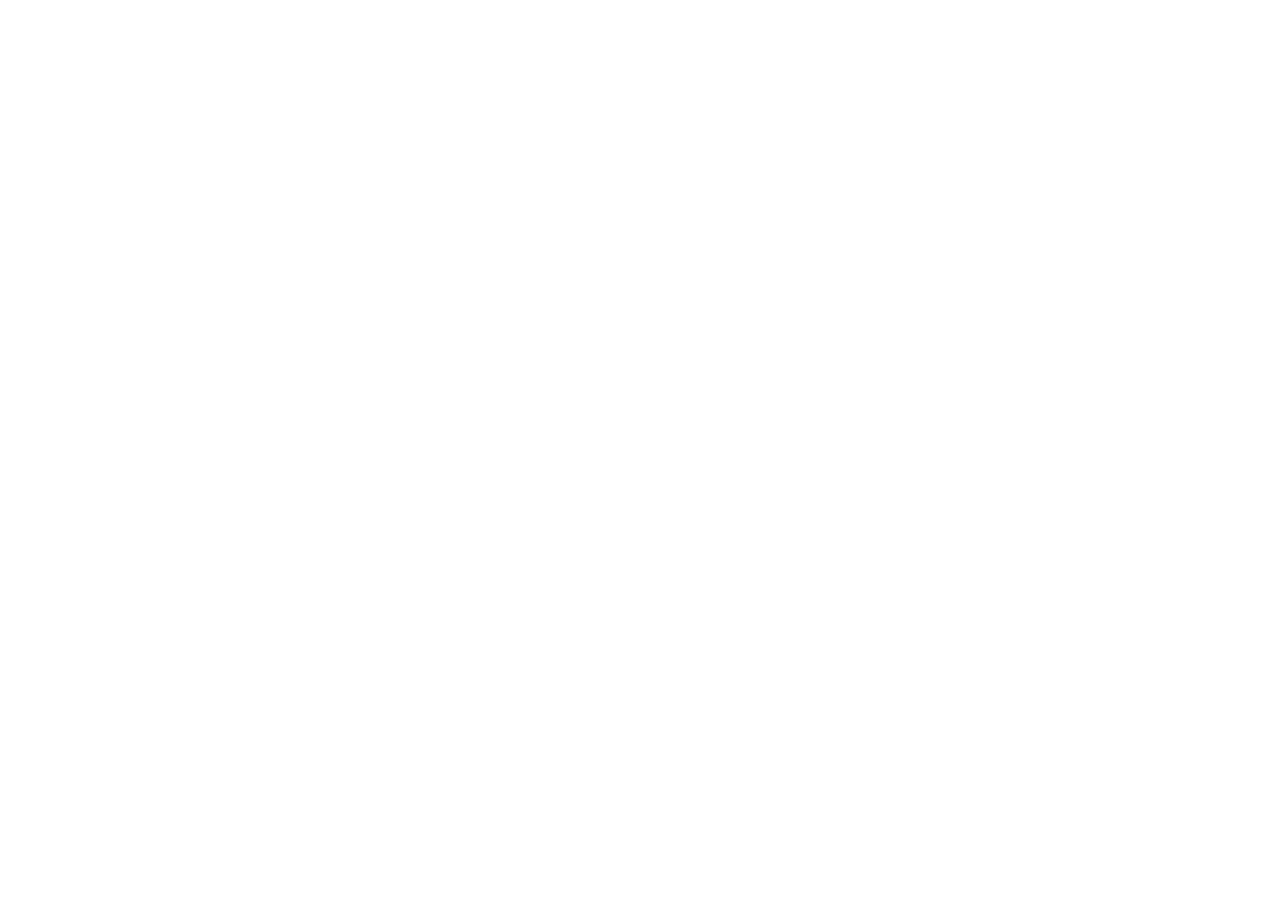
==== index.html @ dab1ed5d "first commit" ====
<!DOCTYPE html>
<html lang="en">
<head>
    <meta charset="UTF-8">
    <meta name="viewport" content="width=device-width, initial-scale=1.0">
    <title>sonaly webside</title>
</head>
<body>
    
</body>
</html>
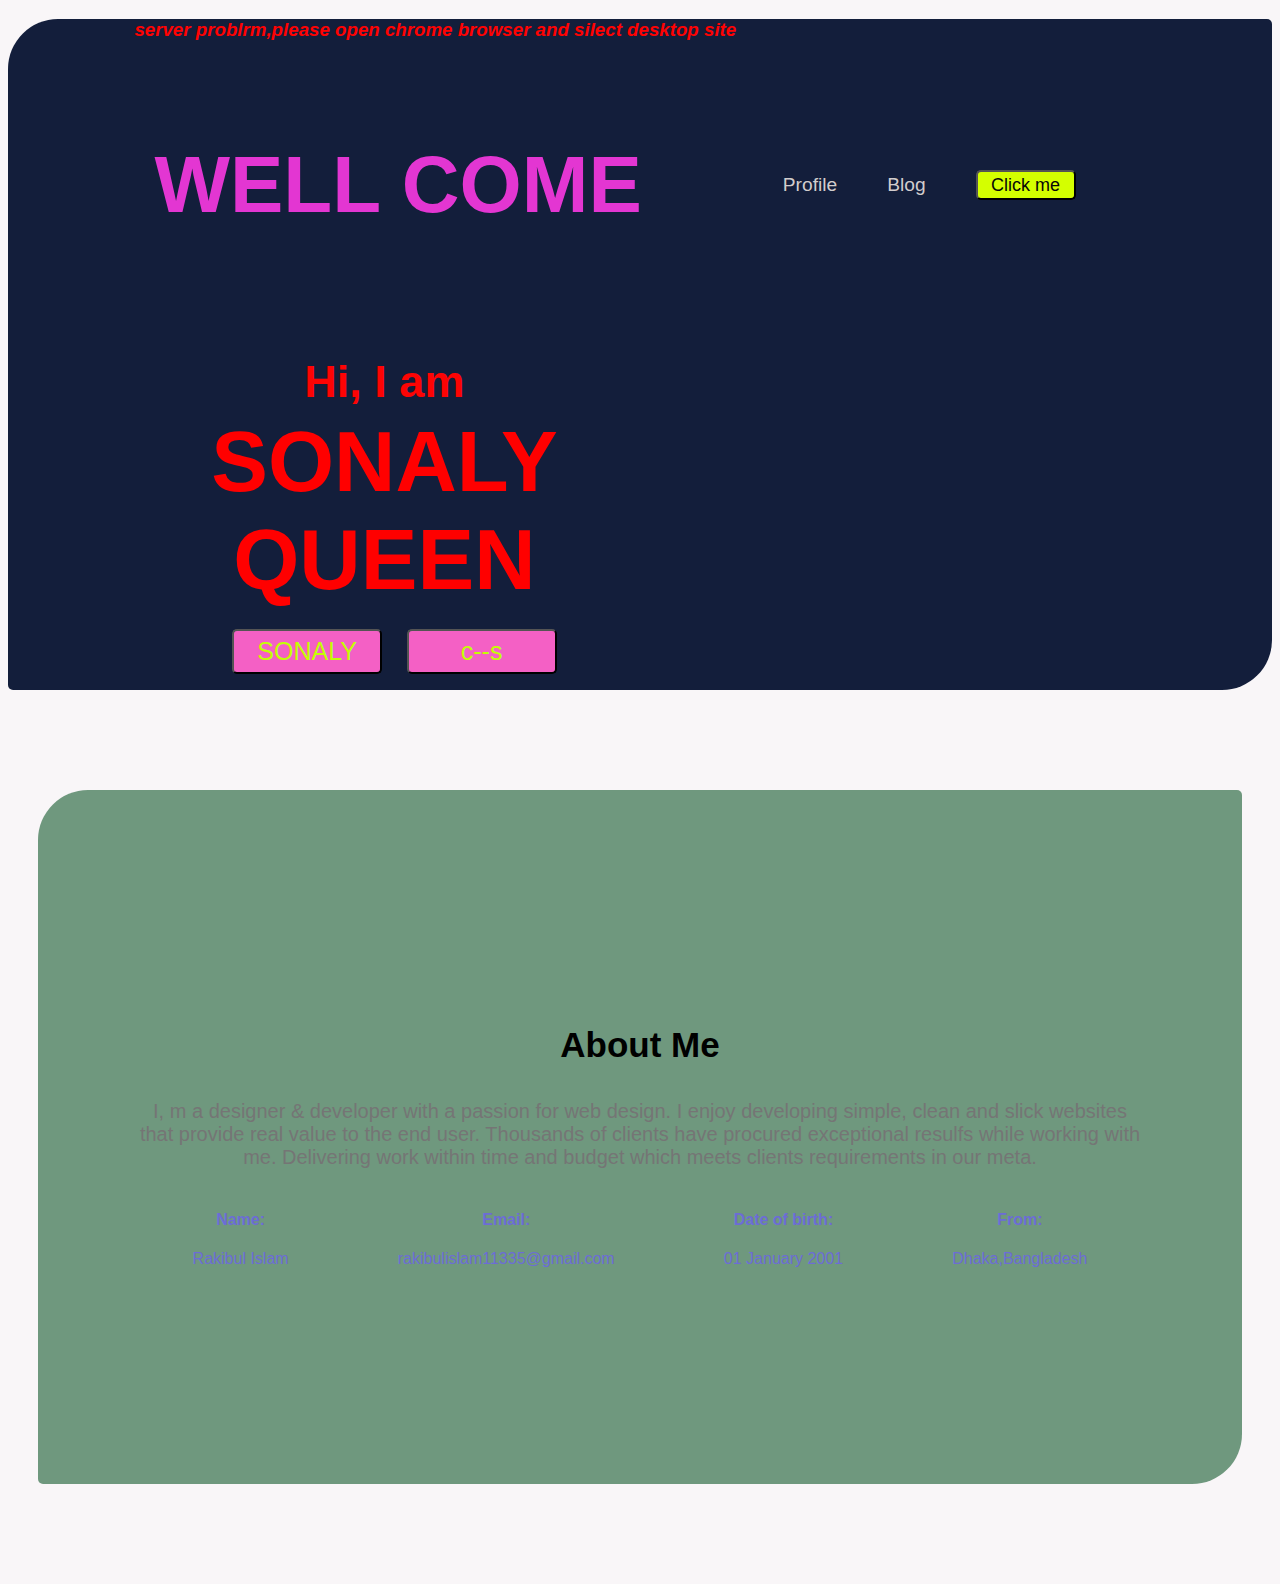
==== commit 9343e6ba: "added file" ====
--- a/index.html
+++ b/index.html
@@ -4,8 +4,60 @@
     <meta charset="UTF-8">
     <meta name="viewport" content="width=device-width, initial-scale=1.0">
     <title>sonaly webside</title>
+    <link rel="stylesheet" href="style.css">
 </head>
-<body>
-    
+<body class="bodya">
+    <header class="header">
+        <p><h3><em class="problem">server problrm,please open chrome browser and silect desktop site</em></h3></p>
+        <nav>
+            <h3 class="stylea">WELL COME</h3>
+            <ul>
+                <li><a href="">Profile</a></li>
+                <li><a href="">Blog</a></li>
+                <li><button class="buttona"> Click me</button></li>
+            </ul>
+        </nav>
+        <div class="bannera">
+            <div class="content">
+                <h3 class="banner-greading">Hi, I  am</h3>
+                <h1 class="banner-title">SONALY QUEEN</h1>
+            
+
+            <p class="box">
+               <button class="buttonb"> <a href="sonaly.html">SONALY</a></button> 
+               <button class="buttonb"><a href="rakib.html">c--s</a></button>
+            </p>
+            </div>
+    </header>
+    <main>
+        <section class="about">
+            <h3 class="section-title">About Me</h3>
+            <p class="section-dis">I, m a designer & developer with a passion for web design. I enjoy developing simple, clean and slick websites that provide real value to the end user. Thousands of clients have procured exceptional resulfs while working with me. Delivering work within time and budget which meets clients requirements in our meta.
+                
+            <div class="about-info-container">
+               
+                <div class="about-info">
+                    <h4 class="info-title">Name:</h4>
+                    <p class="info-description">Rakibul Islam</p>
+                </div>
+                <div class="about-info">
+                    <h4 class="info-title">Email:</h4>
+                    <p class="info-description">rakibulislam11335@gmail.com</p>
+                </div>
+                <div class="about-info">
+                    <h4 class="info-title">Date of birth:</h4>
+                    <p class="info-description">01 January 2001</p>
+                </div>
+                <div class="about-info">
+                    <h4 class="info-title">From:</h4>
+                    <p class="info-description">Dhaka,Bangladesh</p>
+
+                </div>
+            </div>
+        </section>
+    </main>
+    <footer>
+        
+    </footer>
 </body>
 </html>--- a/style.css
+++ b/style.css
@@ -0,0 +1,222 @@
+body {
+    font-family: 'Open Sans', sans-serif;
+}
+.bodya{
+    background-color: #f9f6f8;
+}
+.problem{
+    color: #ff0202;
+    
+}
+nav {
+    display: flex;
+    justify-content: space-between;
+    align-items: center;
+    margin:0  20px;
+}
+.stylea {
+    color: var(--Dark-01, #e336d2);
+font-size: 80px;
+font-weight: 800;
+}
+ nav ul{
+    display: flex;
+    align-items: center;
+ }
+nav li {
+    list-style: none;
+    margin-right: 50px;
+}
+nav a{
+    text-decoration: none;
+    color: rgb(210, 205, 205);
+    font-size: larger;
+     
+}
+.buttona{
+    width:100px;
+    height:30px;
+    font-size: large;
+        border-radius: 5px;
+        color: rgb(7, 7, 7);
+        background:rgb(212, 255, 0);
+}
+
+.header{
+    
+    background-color: rgb(19, 30, 59);
+    background-position: bottom right;
+    background-size: 100%;
+    padding: 0 10%;
+    border-radius: 50px 5px;
+    
+}
+ .bannera{
+     display: flex;
+     text-align: center;
+     text-shadow: #2904fe;
+     color: rgb(255, 0, 0);
+ }
+  
+ .profile{
+    width: 500px;
+     
+ }
+ .call{
+    border-radius: 5px;
+border: 2px solid #0b0c0b;
+width: 100px;
+height: 35px;
+flex-shrink: 0;
+color: rgb(236, 252, 6);
+background-color: rgb(85, 0, 255);
+
+ }
+ .buttonb{
+    width: 150px;
+    font-size: 25px;
+height: 45px;
+flex-shrink: 0;
+border-radius: 5px;
+background: rgb(244, 96, 197);
+color: rgb(248, 252, 7);
+margin-left: 20px;
+ }
+ p a{
+    text-decoration: none;
+    color: #c4fe04;
+ }
+ .banner-greading{
+    font-size: 45px;
+    color: #fd0404;
+    margin-bottom: 0px;
+ }
+ .banner-title{
+    font-size: 85px;
+font-weight: 700;
+margin-top: 5px;
+margin-bottom: 20px;
+ }
+ .banner-dis{
+
+ }
+ .content{
+    max-width: 500px;
+ }
+
+
+.about{
+    padding: 200px 100px;
+    border-radius: 50px 5px;
+    background: rgb(111, 152, 126);
+    margin: 100px 30px;
+}
+.section-title{
+    color:(#181818);
+ text-align:center;
+font-size: 35px;
+font-weight: 700;
+margin: 35px 48px;
+}
+.section-dis{
+    color: #757575;
+    text-align: center;
+    font-size: 20px;
+
+}
+.elon{
+    color: #ff5900;
+    text-align: center;
+    font-size: 18px;
+}
+.main{
+    max-width: 1140px;
+    margin: 0 auto;
+}
+.about-info-container{
+    display: flex;
+    justify-content: space-around;
+    color: rgb(108, 108, 214);
+}
+.about-info{
+    text-align: center;
+    
+} 
+.head1{
+    background-color: #9fb7bd;
+}
+.dying2{
+    padding: 20px 10px;
+    border-radius: 5px 50px;
+    background: rgb(225, 225, 225);
+    margin: 30px 200px;
+     
+}
+.dyeing1{
+    background-color: rgb(76, 112, 76);
+    color: #e8f804;
+    text-shadow: 3px 4px #463f57;
+    
+    padding: 10px;
+    text-align: center;
+     box-shadow: 10px 10px rgb(92, 88, 91);
+     border-radius: 0px 20px;
+}
+.dying{
+    background-color: rgb(213, 208, 245);
+    }
+  body img{
+    padding: 200px 100px;
+    border-radius: 50px 5px;
+    margin: 100px 30px;
+    }
+    .dying2{
+        box-shadow: 10px 10px #43393b;
+        text-align: center;
+        border-color: ;
+        background-color: #88a8ec;
+        border-radius: 50px 0px;
+        margin: 30px;
+        }
+        .dying3{
+            box-shadow: 10px 10px #43393b;
+            text-align: center;
+            border-color: ;
+            background-color: #88a8ec;
+            border-radius: 50px 0px;
+            margin: 30px;
+            }
+            .dying4{
+                box-shadow: 10px 10px #43393b;
+                text-align: center;
+                border-color: ;
+                background-color: #88a8ec;
+                border-radius: 50px 0px;
+                margin: 30px;
+                }
+                .dying5{
+                    box-shadow: 10px 10px #43393b;
+                    text-align: center;
+                    border-color: ;
+                    background-color: #88a8ec;
+                    border-radius: 50px 0px;
+                    margin: 30px;
+                    }
+                    .dying6{
+                        box-shadow: 10px 10px #43393b;
+                        text-align: center;
+                        border-color: ;
+                        background-color: #88a8ec;
+                        border-radius: 50px 0px;
+                        margin: 30px;
+         
+                   }
+                   .dying7{
+                    box-shadow: 10px 10px #43393b;
+                    text-align: center;
+                    border-color: ;
+                    background-color: #88a8ec;
+                    border-radius: 50px 0px;
+                    margin: 30px;
+                    }
+     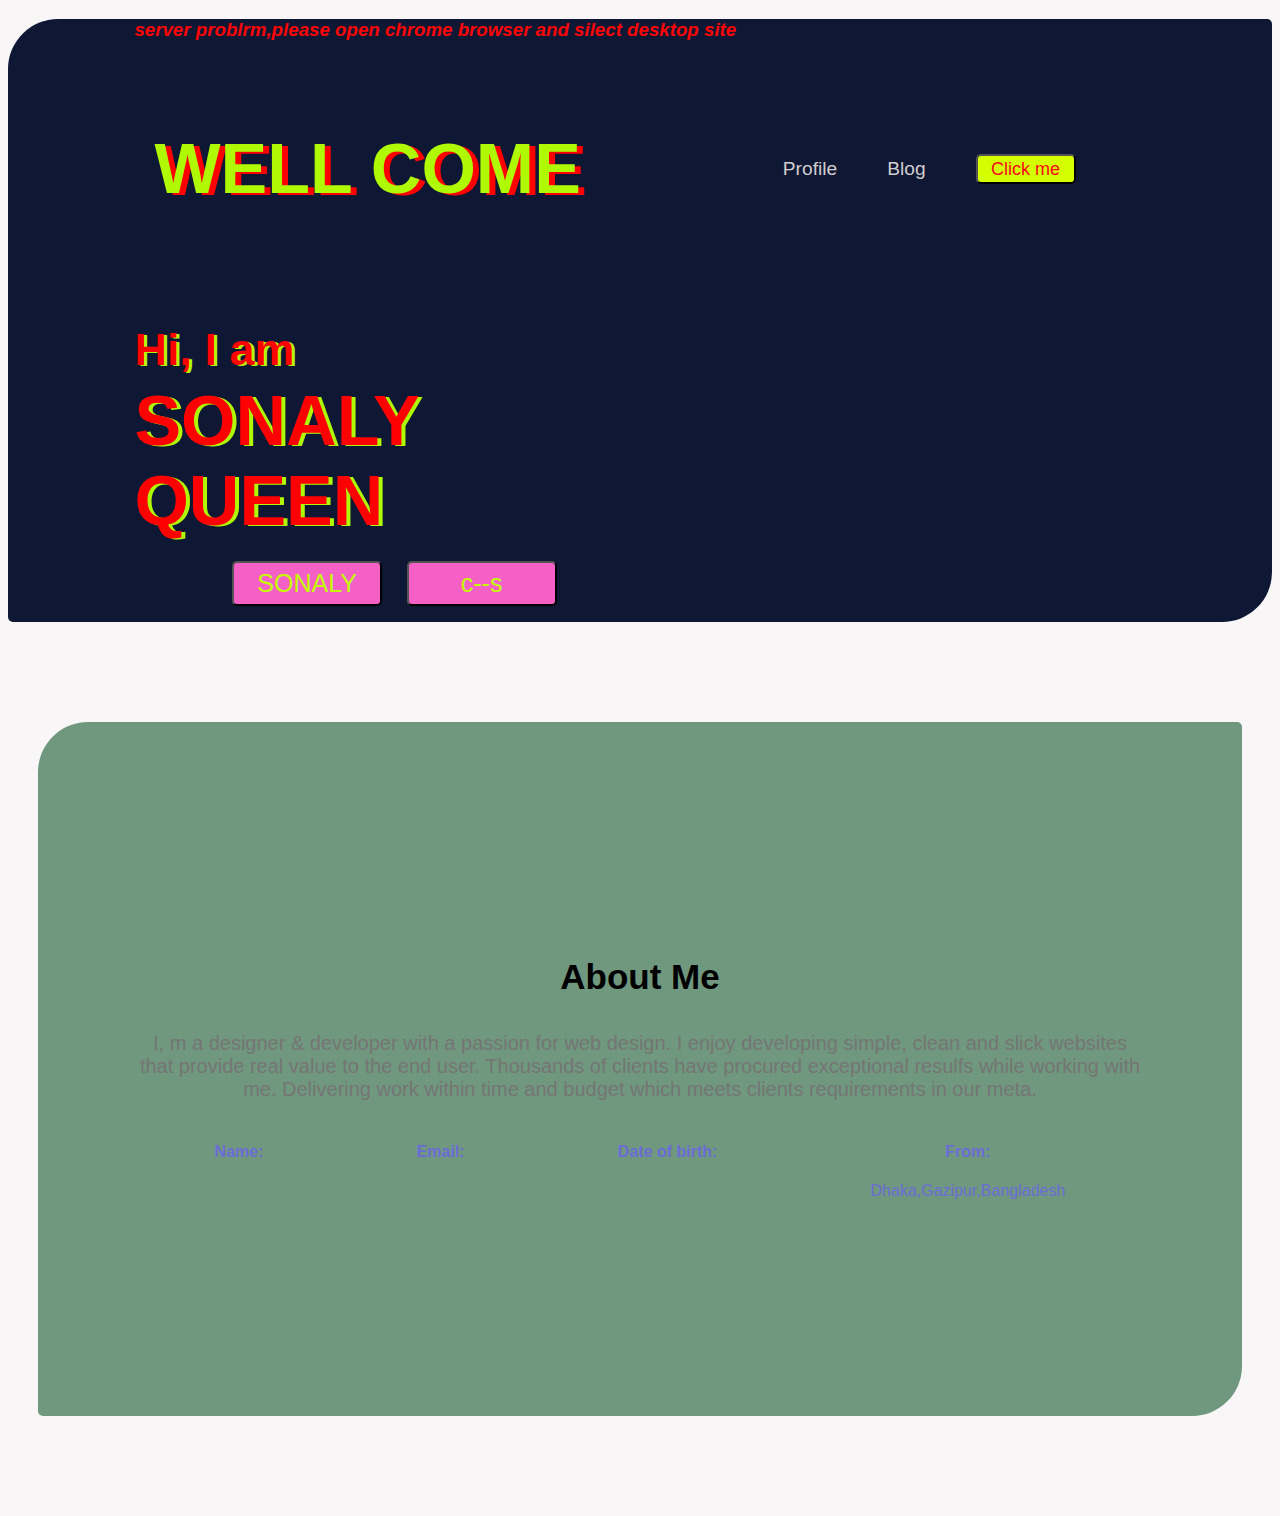
==== commit 67decd20: "added new file" ====
--- a/index.html
+++ b/index.html
@@ -6,29 +6,43 @@
     <title>sonaly webside</title>
     <link rel="stylesheet" href="style.css">
 </head>
-<body class="bodya">
-    <header class="header">
+<body class="style1">
+    <header class="all-style">
+
+        <!-- problem------- -->
         <p><h3><em class="problem">server problrm,please open chrome browser and silect desktop site</em></h3></p>
+
+
+        <!-- nav  -----NAV -->
         <nav>
-            <h3 class="stylea">WELL COME</h3>
+            <!-- STYLE 2--------STYLE2 -->
+            <h3 class="style2">WELL COME</h3>
+
+            <!-- NAV UL +LI-li ------ -->
             <ul>
                 <li><a href="">Profile</a></li>
                 <li><a href="">Blog</a></li>
-                <li><button class="buttona"> Click me</button></li>
+
+                <!-- STYLE 3  -->
+                <li><button class="style3"> Click me</button></li>
             </ul>
         </nav>
-        <div class="bannera">
+
+           <!-- STYLE4------- -->
+        <div class="style4">
             <div class="content">
-                <h3 class="banner-greading">Hi, I  am</h3>
-                <h1 class="banner-title">SONALY QUEEN</h1>
+                <h3 class="style7">Hi, I  am</h3>
+                <h2 class="style8">SONALY QUEEN</h2>
             
-
-            <p class="box">
-               <button class="buttonb"> <a href="sonaly.html">SONALY</a></button> 
-               <button class="buttonb"><a href="rakib.html">c--s</a></button>
+            <!-- STYLE 5-----6 -->
+            <p class="style5">
+                <button class="style6"> <a href="sonaly.html">SONALY</a></button> 
+                <button class="style6"><a href="rakib.html">c--s</a></button>  
             </p>
             </div>
+             
     </header>
+
     <main>
         <section class="about">
             <h3 class="section-title">About Me</h3>
@@ -38,19 +52,20 @@
                
                 <div class="about-info">
                     <h4 class="info-title">Name:</h4>
-                    <p class="info-description">Rakibul Islam</p>
+                    <p class="info-description"></p>
                 </div>
+                
                 <div class="about-info">
                     <h4 class="info-title">Email:</h4>
-                    <p class="info-description">rakibulislam11335@gmail.com</p>
+                    <p class="info-description"> </p>
                 </div>
                 <div class="about-info">
                     <h4 class="info-title">Date of birth:</h4>
-                    <p class="info-description">01 January 2001</p>
+                    <p class="info-description"> </p>
                 </div>
                 <div class="about-info">
                     <h4 class="info-title">From:</h4>
-                    <p class="info-description">Dhaka,Bangladesh</p>
+                    <p class="info-description">Dhaka,Gazipur,Bangladesh</p>
 
                 </div>
             </div>
--- a/style.css
+++ b/style.css
@@ -1,24 +1,33 @@
+/* .style1 ---------style1 */
 body {
     font-family: 'Open Sans', sans-serif;
 }
-.bodya{
+.style1{
     background-color: #f9f6f8;
 }
+
+/* .problem ----------problem */
 .problem{
-    color: #ff0202;
-    
-}
+    color: #fd0505;
+    
+}
+
+/* nav -------nav */
 nav {
     display: flex;
     justify-content: space-between;
     align-items: center;
     margin:0  20px;
 }
-.stylea {
-    color: var(--Dark-01, #e336d2);
-font-size: 80px;
+/* .style2------STYLE 2 */
+.style2{
+color: #aff904;
+text-shadow:6px 2px red;
+font-size: 70px;
 font-weight: 800;
 }
+
+/* NAV UL --+LI +---A  */
  nav ul{
     display: flex;
     align-items: center;
@@ -33,46 +42,39 @@
     font-size: larger;
      
 }
-.buttona{
+
+/* STYLE 3------- */
+.style3{
     width:100px;
     height:30px;
     font-size: large;
         border-radius: 5px;
-        color: rgb(7, 7, 7);
+        color: rgb(247, 7, 27);
         background:rgb(212, 255, 0);
 }
-
-.header{
-    
-    background-color: rgb(19, 30, 59);
+/* ALL-STYLE ------ */
+.all-style{
+    
+    background-color: rgb(14, 24, 53);
     background-position: bottom right;
-    background-size: 100%;
+    background-size: 250px;
     padding: 0 10%;
     border-radius: 50px 5px;
-    
-}
- .bannera{
+    }
+    /* STYLE 4--------- */
+ .style4{
      display: flex;
      text-align: center;
      text-shadow: #2904fe;
      color: rgb(255, 0, 0);
  }
-  
- .profile{
-    width: 500px;
-     
- }
- .call{
-    border-radius: 5px;
-border: 2px solid #0b0c0b;
-width: 100px;
-height: 35px;
-flex-shrink: 0;
-color: rgb(236, 252, 6);
-background-color: rgb(85, 0, 255);
-
- }
- .buttonb{
+ /* STYLE 5--------- */
+  .style5{
+
+  }
+
+  /* STYLE 6-------- */
+ .style6{
     width: 150px;
     font-size: 25px;
 height: 45px;
@@ -82,20 +84,28 @@
 color: rgb(248, 252, 7);
 margin-left: 20px;
  }
+
+ /* BUTTON STYLE ----- */
  p a{
     text-decoration: none;
     color: #c4fe04;
  }
- .banner-greading{
+
+
+ .style7{
     font-size: 45px;
     color: #fd0404;
     margin-bottom: 0px;
- }
- .banner-title{
-    font-size: 85px;
+    text-shadow:3px 1px #aff904;
+    text-align: left;
+ }
+ .style8{
+    text-align: left;
+    font-size: 70px;
 font-weight: 700;
 margin-top: 5px;
 margin-bottom: 20px;
+text-shadow: 4px 1px #aff904;
  }
  .banner-dis{
 
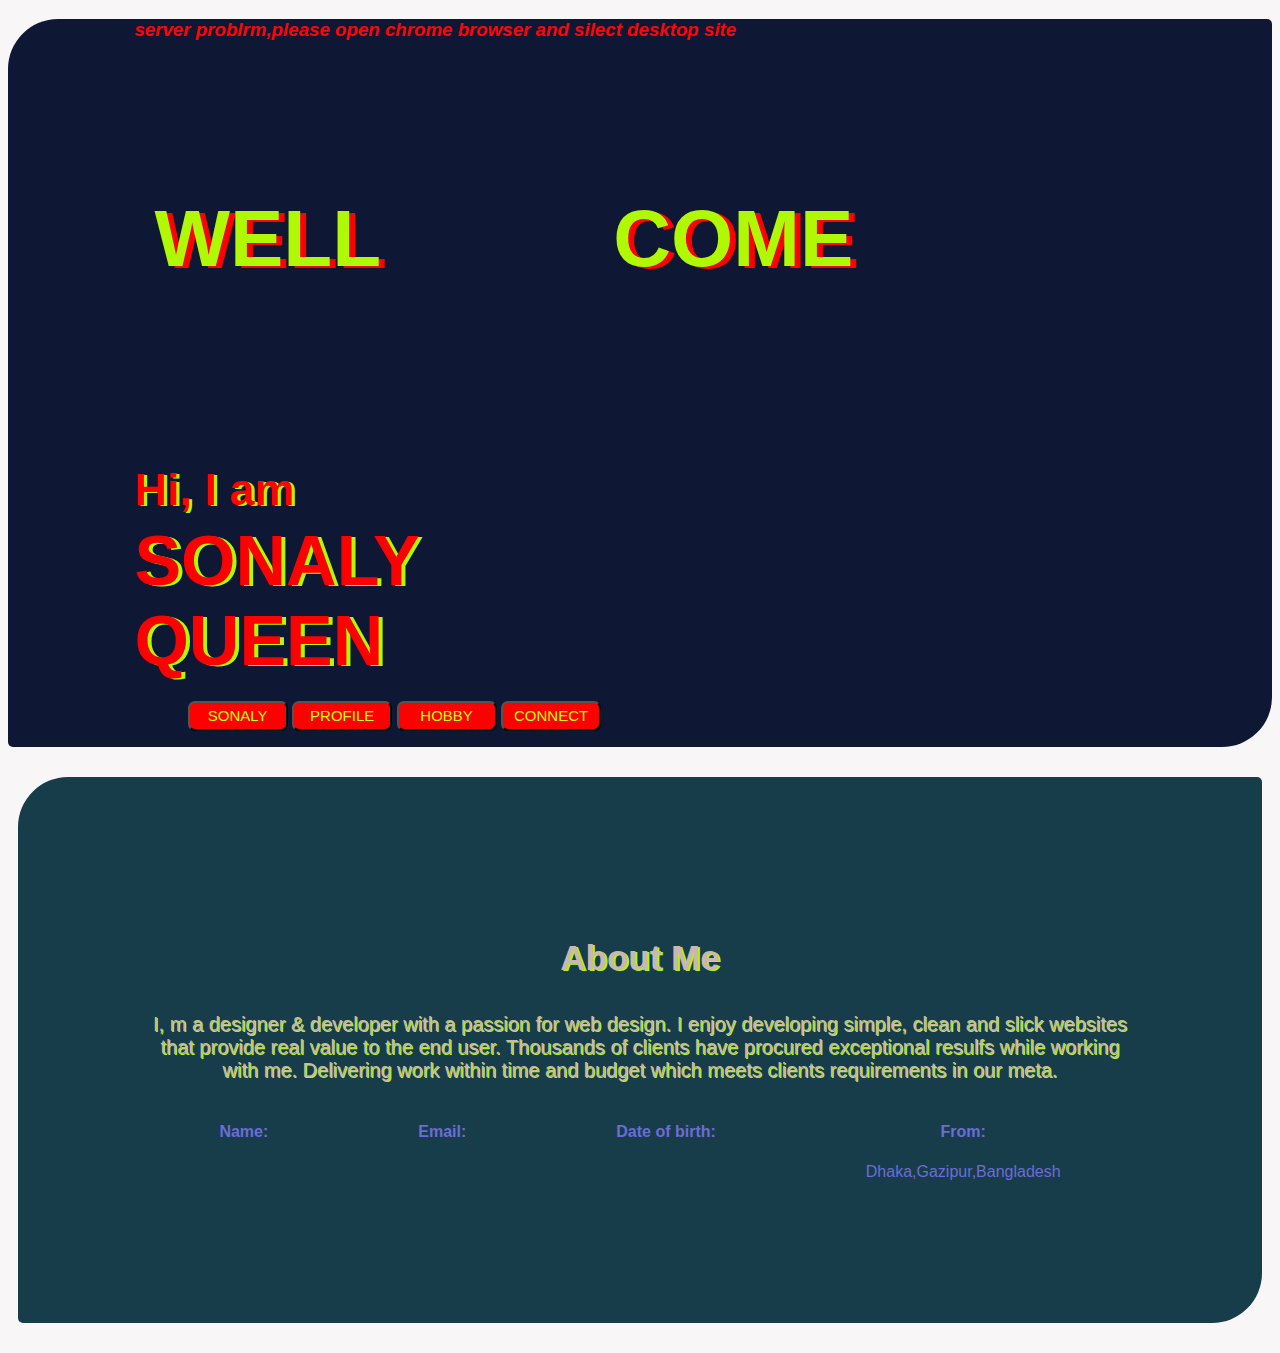
==== commit 71ee7063: "added projects" ====
--- a/index.html
+++ b/index.html
@@ -16,15 +16,17 @@
         <!-- nav  -----NAV -->
         <nav>
             <!-- STYLE 2--------STYLE2 -->
-            <h3 class="style2">WELL COME</h3>
+            <h5 class="style2">WELL</h5>
+            <h5 class="style2a">COME</h5>
+
 
             <!-- NAV UL +LI-li ------ -->
             <ul>
-                <li><a href="">Profile</a></li>
-                <li><a href="">Blog</a></li>
+                <!-- <li><a href="">Profile</a></li> -->
+                <!-- <li><a href="">Blog</a></li> -->
 
                 <!-- STYLE 3  -->
-                <li><button class="style3"> Click me</button></li>
+                <!-- <li><button class="style3"> Click me</button></li> -->
             </ul>
         </nav>
 
@@ -37,7 +39,9 @@
             <!-- STYLE 5-----6 -->
             <p class="style5">
                 <button class="style6"> <a href="sonaly.html">SONALY</a></button> 
-                <button class="style6"><a href="rakib.html">c--s</a></button>  
+                <button class="style6a"><a href="profile.html">PROFILE</a></button> 
+                <button class="style6b"><a href="hobby.html">HOBBY</a></button> 
+                <button class="style6c"><a href="connect.html">CONNECT</a></button>  
             </p>
             </div>
              
@@ -66,7 +70,6 @@
                 <div class="about-info">
                     <h4 class="info-title">From:</h4>
                     <p class="info-description">Dhaka,Gazipur,Bangladesh</p>
-
                 </div>
             </div>
         </section>
--- a/style.css
+++ b/style.css
@@ -22,9 +22,18 @@
 /* .style2------STYLE 2 */
 .style2{
 color: #aff904;
+   
 text-shadow:6px 2px red;
-font-size: 70px;
-font-weight: 800;
+font-size: 80px;
+font-weight: 700;
+text-align: left;
+}
+.style2a{
+    color: #aff904;
+   text-align:right ;
+    text-shadow:6px 2px red;
+    font-size: 80px;
+    font-weight: 700; 
 }
 
 /* NAV UL --+LI +---A  */
@@ -75,14 +84,40 @@
 
   /* STYLE 6-------- */
  .style6{
-    width: 150px;
-    font-size: 25px;
-height: 45px;
-flex-shrink: 0;
-border-radius: 5px;
-background: rgb(244, 96, 197);
-color: rgb(248, 252, 7);
+    width: 100px;
+    font-size: 15px;
+height: 30px;
+ 
+border-radius: 7px;
+background:red;
+color: rgb(36, 35, 35);
 margin-left: 20px;
+ }
+ .style6a{
+    font-size: 15px;
+    height: 30px;
+    border-radius: 7px;
+background: red;
+width: 100px;
+
+color: #0410f9;
+ }
+
+ .style6b{
+    height: 30px;
+    font-size: 15px;
+    border-radius: 7px;
+background: red;
+color: blue;
+width: 100px;
+ }
+ .style6c{
+    height: 30px;
+    font-size: 15px;
+    border-radius: 7px;
+background: red;
+color: #0410f9;
+width: 100px;
  }
 
  /* BUTTON STYLE ----- */
@@ -116,29 +151,27 @@
 
 
 .about{
-    padding: 200px 100px;
+    padding: 10%;
     border-radius: 50px 5px;
-    background: rgb(111, 152, 126);
-    margin: 100px 30px;
+    background: rgb(23, 61, 75);
+    margin: 30px 10px;
 }
 .section-title{
-    color:(#181818);
+  color: #cbb6b6;
+  text-shadow: 2px 1px #aff904;
  text-align:center;
 font-size: 35px;
 font-weight: 700;
 margin: 35px 48px;
 }
 .section-dis{
-    color: #757575;
+    color: #cbb6b6;
+     text-shadow:1px 1px #aff904;
     text-align: center;
     font-size: 20px;
 
 }
-.elon{
-    color: #ff5900;
-    text-align: center;
-    font-size: 18px;
-}
+ 
 .main{
     max-width: 1140px;
     margin: 0 auto;
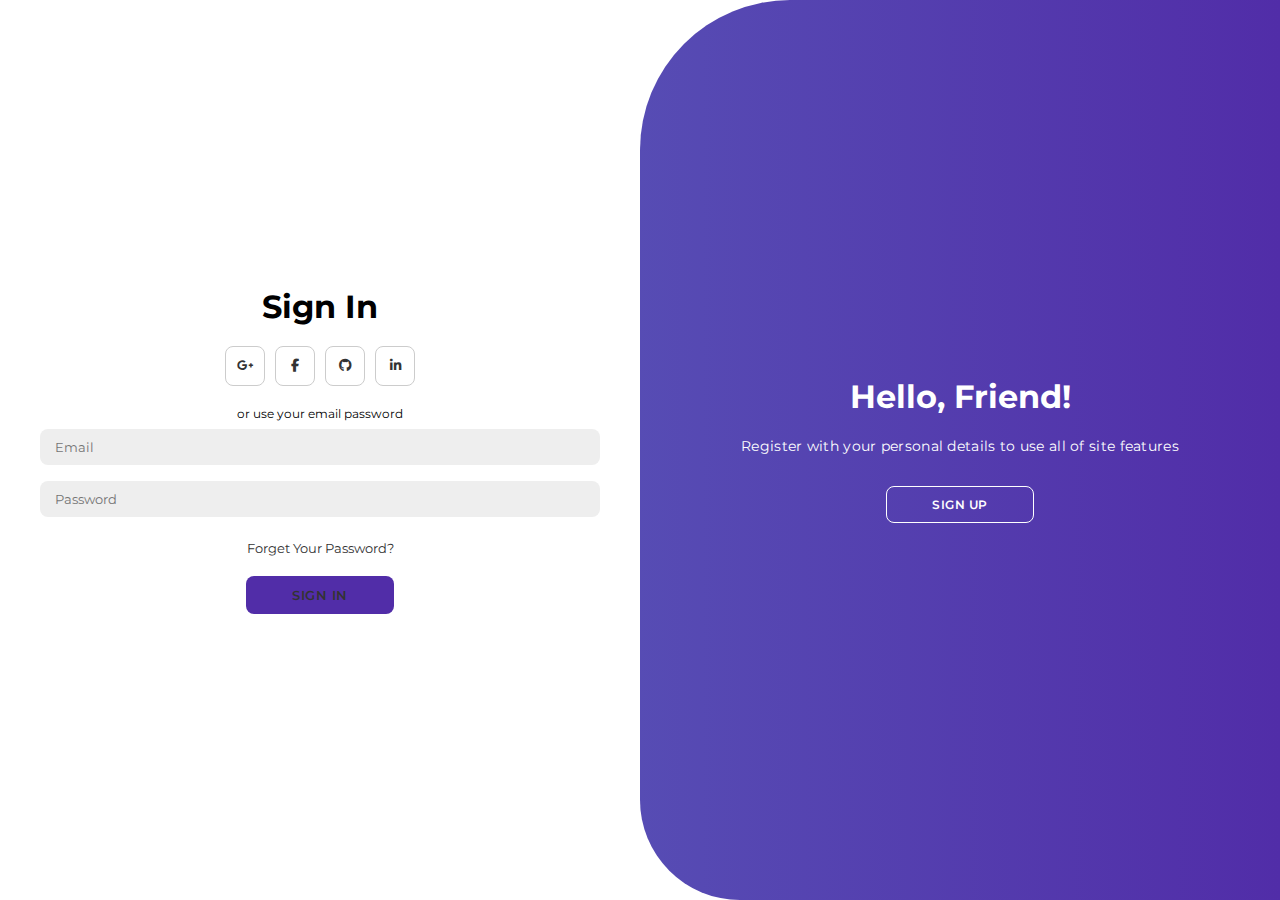
==== commit 8ce7e1ac: "added new file" ====
--- a/index.html
+++ b/index.html
@@ -1,81 +1,68 @@
 <!DOCTYPE html>
 <html lang="en">
+
 <head>
     <meta charset="UTF-8">
     <meta name="viewport" content="width=device-width, initial-scale=1.0">
-    <title>sonaly webside</title>
+    <link rel="stylesheet" href="https://cdnjs.cloudflare.com/ajax/libs/font-awesome/6.4.2/css/all.min.css">
     <link rel="stylesheet" href="style.css">
+    <title>Modern Login Page | AsmrProg</title>
 </head>
-<body class="style1">
-    <header class="all-style">
 
-        <!-- problem------- -->
-        <p><h3><em class="problem">server problrm,please open chrome browser and silect desktop site</em></h3></p>
+<body>
 
-
-        <!-- nav  -----NAV -->
-        <nav>
-            <!-- STYLE 2--------STYLE2 -->
-            <h5 class="style2">WELL</h5>
-            <h5 class="style2a">COME</h5>
-
-
-            <!-- NAV UL +LI-li ------ -->
-            <ul>
-                <!-- <li><a href="">Profile</a></li> -->
-                <!-- <li><a href="">Blog</a></li> -->
-
-                <!-- STYLE 3  -->
-                <!-- <li><button class="style3"> Click me</button></li> -->
-            </ul>
-        </nav>
-
-           <!-- STYLE4------- -->
-        <div class="style4">
-            <div class="content">
-                <h3 class="style7">Hi, I  am</h3>
-                <h2 class="style8">SONALY QUEEN</h2>
-            
-            <!-- STYLE 5-----6 -->
-            <p class="style5">
-                <button class="style6"> <a href="sonaly.html">SONALY</a></button> 
-                <button class="style6a"><a href="profile.html">PROFILE</a></button> 
-                <button class="style6b"><a href="hobby.html">HOBBY</a></button> 
-                <button class="style6c"><a href="connect.html">CONNECT</a></button>  
-            </p>
-            </div>
-             
-    </header>
-
-    <main>
-        <section class="about">
-            <h3 class="section-title">About Me</h3>
-            <p class="section-dis">I, m a designer & developer with a passion for web design. I enjoy developing simple, clean and slick websites that provide real value to the end user. Thousands of clients have procured exceptional resulfs while working with me. Delivering work within time and budget which meets clients requirements in our meta.
-                
-            <div class="about-info-container">
-               
-                <div class="about-info">
-                    <h4 class="info-title">Name:</h4>
-                    <p class="info-description"></p>
+    <div class="container" id="container">
+        <div class="form-container sign-up">
+            <form>
+                <h1>Create Account</h1>
+                <div class="social-icons">
+                    <a href="#" class="icon"><i class="fa-brands fa-google-plus-g"></i></a>
+                    <a href="#" class="icon"><i class="fa-brands fa-facebook-f"></i></a>
+                    <a href="#" class="icon"><i class="fa-brands fa-github"></i></a>
+                    <a href="#" class="icon"><i class="fa-brands fa-linkedin-in"></i></a>
                 </div>
-                
-                <div class="about-info">
-                    <h4 class="info-title">Email:</h4>
-                    <p class="info-description"> </p>
+                <span>or use your email for registeration</span>
+                <input type="text" placeholder="Name">
+                <input type="email" placeholder="Email">
+                <input type="password" placeholder="Password">
+                <button>Sign Up</button>
+            </form>
+        </div>
+        <div class="form-container sign-in">
+            <form>
+                <h1>Sign In</h1>
+                <div class="social-icons">
+                    <a href="#" class="icon"><i class="fa-brands fa-google-plus-g"></i></a>
+                    <a href="#" class="icon"><i class="fa-brands fa-facebook-f"></i></a>
+                    <a href="#" class="icon"><i class="fa-brands fa-github"></i></a>
+                    <a href="#" class="icon"><i class="fa-brands fa-linkedin-in"></i></a>
                 </div>
-                <div class="about-info">
-                    <h4 class="info-title">Date of birth:</h4>
-                    <p class="info-description"> </p>
+                <span>or use your email password</span>
+                <input type="email" placeholder="Email">
+                <input type="password" placeholder="Password">
+                <a href="#">Forget Your Password?</a>
+                <button><a href="hobby.html">Sign In</a></button>
+            </form>
+        </div>
+        <div class="toggle-container">
+            <div class="toggle">
+                <div class="toggle-panel toggle-left">
+                    <h1>Welcome Back!</h1>
+                    <p>Enter your personal details to use all of site features</p>
+                    <button class="hidden" id="login">Sign In</button>
                 </div>
-                <div class="about-info">
-                    <h4 class="info-title">From:</h4>
-                    <p class="info-description">Dhaka,Gazipur,Bangladesh</p>
+                <div class="toggle-panel toggle-right">
+                    <h1>Hello, Friend!</h1>
+                    <p>Register with your personal details to use all of site features</p>
+                    <button class="hidden" id="register">Sign Up</button>
                 </div>
             </div>
-        </section>
-    </main>
-    <footer>
-        
-    </footer>
+        </div>
+    </div>
+  
+    <script src="script.js"></script>
 </body>
-</html>+
+</html>
+
+ --- a/style.css
+++ b/style.css
@@ -1,3 +1,214 @@
+@import url('https://fonts.googleapis.com/css2?family=Montserrat:wght@300;400;500;600;700&display=swap');
+
+*{
+    margin: 0;
+    padding: 0;
+    box-sizing: border-box;
+    font-family: 'Montserrat', sans-serif;
+}
+
+/* body{ */
+    background-color: #c9d6ff;
+    background: linear-gradient(to right, #e2e2e2, #c9d6ff);
+    display: flex;
+    align-items: center;
+    justify-content: center;
+    flex-direction: column;
+    height: 100vh;
+}
+
+.container{
+    background-color: #fff;
+    border-radius: 30px;
+    box-shadow: 0 5px 15px rgba(0, 0, 0, 0.35);
+    position: relative;
+    overflow: hidden;
+    width: 768px;
+    max-width: 100%;
+    min-height: 480px;
+}
+
+.container p{
+    font-size: 14px;
+    line-height: 20px;
+    letter-spacing: 0.3px;
+    margin: 20px 0;
+}
+
+.container span{
+    font-size: 12px;
+}
+
+.container a{
+    color: #333;
+    font-size: 13px;
+    text-decoration: none;
+    margin: 15px 0 10px;
+}
+
+.container button{
+    background-color: #512da8;
+    color: #fff;
+    font-size: 12px;
+    padding: 10px 45px;
+    border: 1px solid transparent;
+    border-radius: 8px;
+    font-weight: 600;
+    letter-spacing: 0.5px;
+    text-transform: uppercase;
+    margin-top: 10px;
+    cursor: pointer;
+}
+
+.container button.hidden{
+    background-color: transparent;
+    border-color: #fff;
+}
+
+.container form{
+    background-color: #fff;
+    display: flex;
+    align-items: center;
+    justify-content: center;
+    flex-direction: column;
+    padding: 0 40px;
+    height: 100%;
+}
+
+.container input{
+    background-color: #eee;
+    border: none;
+    margin: 8px 0;
+    padding: 10px 15px;
+    font-size: 13px;
+    border-radius: 8px;
+    width: 100%;
+    outline: none;
+}
+
+.form-container{
+    position: absolute;
+    top: 0;
+    height: 100%;
+    transition: all 0.6s ease-in-out;
+}
+
+.sign-in{
+    left: 0;
+    width: 50%;
+    z-index: 2;
+}
+
+.container.active .sign-in{
+    transform: translateX(100%);
+}
+
+.sign-up{
+    left: 0;
+    width: 50%;
+    opacity: 0;
+    z-index: 1;
+}
+
+.container.active .sign-up{
+    transform: translateX(100%);
+    opacity: 1;
+    z-index: 5;
+    animation: move 0.6s;
+}
+
+@keyframes move{
+    0%, 49.99%{
+        opacity: 0;
+        z-index: 1;
+    }
+    50%, 100%{
+        opacity: 1;
+        z-index: 5;
+    }
+}
+
+.social-icons{
+    margin: 20px 0;
+}
+
+.social-icons a{
+    border: 1px solid #ccc;
+    border-radius: 20%;
+    display: inline-flex;
+    justify-content: center;
+    align-items: center;
+    margin: 0 3px;
+    width: 40px;
+    height: 40px;
+}
+
+.toggle-container{
+    position: absolute;
+    top: 0;
+    left: 50%;
+    width: 50%;
+    height: 100%;
+    overflow: hidden;
+    transition: all 0.6s ease-in-out;
+    border-radius: 150px 0 0 100px;
+    z-index: 1000;
+}
+
+.container.active .toggle-container{
+    transform: translateX(-100%);
+    border-radius: 0 150px 100px 0;
+}
+
+.toggle{
+    background-color: #512da8;
+    height: 100%;
+    background: linear-gradient(to right, #5c6bc0, #512da8);
+    color: #fff;
+    position: relative;
+    left: -100%;
+    height: 100%;
+    width: 200%;
+    transform: translateX(0);
+    transition: all 0.6s ease-in-out;
+}
+
+.container.active .toggle{
+    transform: translateX(50%);
+}
+
+.toggle-panel{
+    position: absolute;
+    width: 50%;
+    height: 100%;
+    display: flex;
+    align-items: center;
+    justify-content: center;
+    flex-direction: column;
+    padding: 0 30px;
+    text-align: center;
+    top: 0;
+    transform: translateX(0);
+    transition: all 0.6s ease-in-out;
+}
+
+.toggle-left{
+    transform: translateX(-200%);
+}
+
+.container.active .toggle-left{
+    transform: translateX(0);
+}
+
+.toggle-right{
+    right: 0;
+    transform: translateX(0);
+}
+
+.container.active .toggle-right{
+    transform: translateX(200%);
+}
+ 
 /* .style1 ---------style1 */
 body {
     font-family: 'Open Sans', sans-serif;
